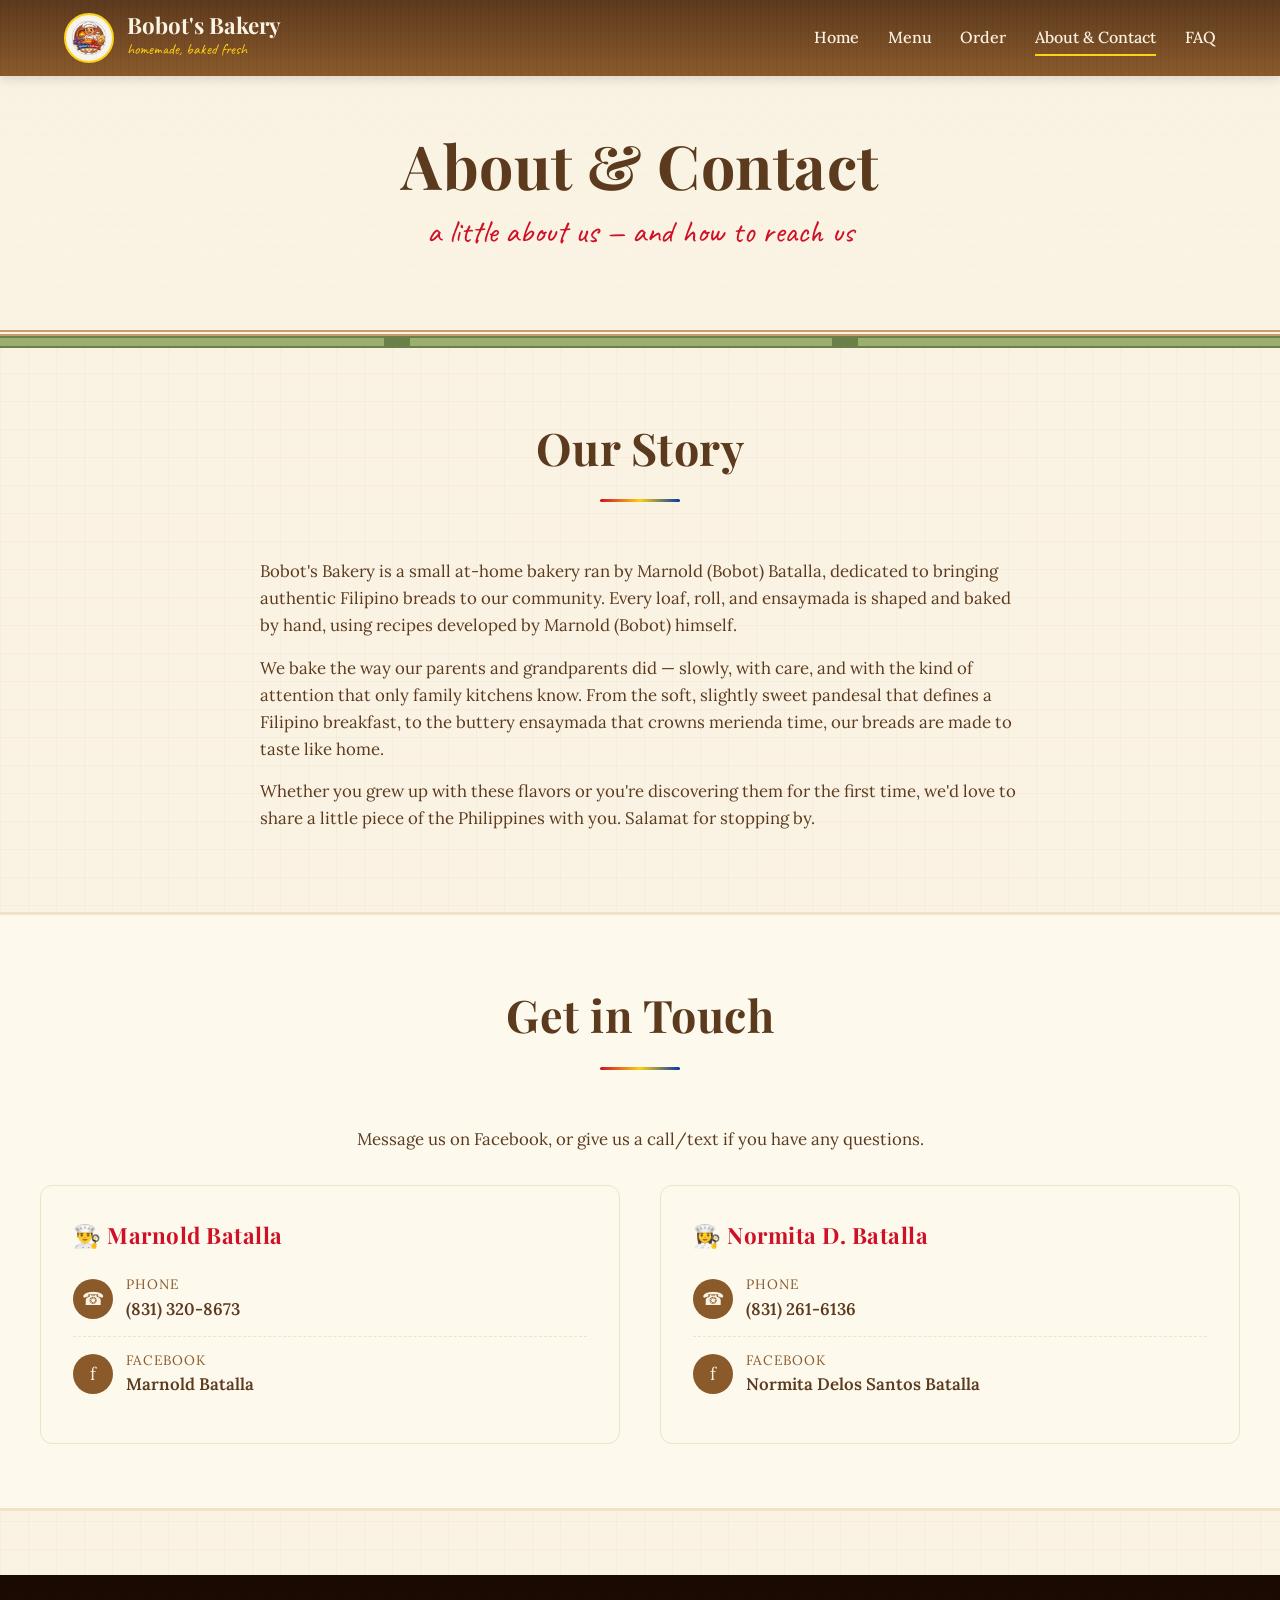
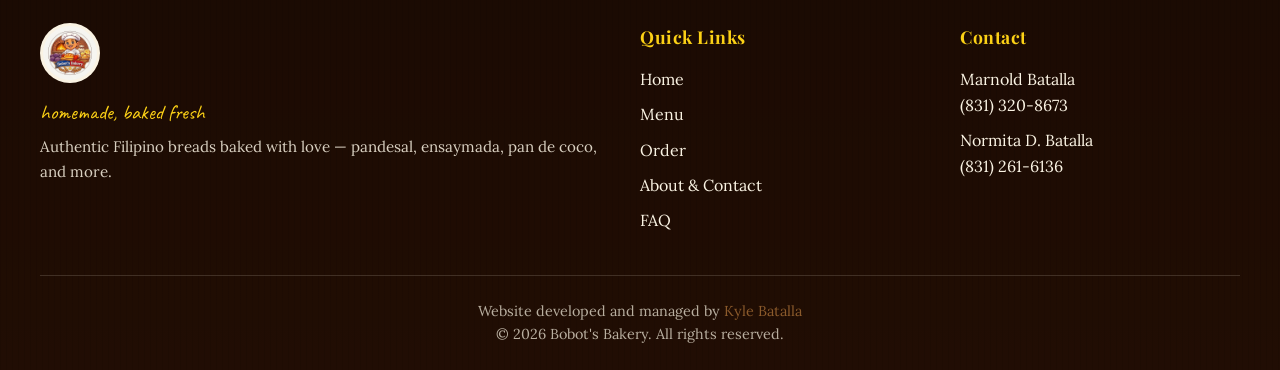
==== contact.html @ 87a07754 "init commit" ====
<!DOCTYPE html>
<html lang="en">
<head>
  <meta charset="UTF-8">
  <meta name="viewport" content="width=device-width, initial-scale=1.0">
  <title>About &amp; Contact — Bobot's Bakery</title>
  <meta name="description" content="Get in touch with Bobot's Bakery — message Marnold or Normita Batalla on Facebook or call to place your order.">
  <link rel="icon" type="image/png" href="images/logo.png">
  <link href="https://fonts.googleapis.com/css2?family=Playfair+Display:wght@400;700&family=Lora:wght@400;500;600&family=Caveat:wght@400;700&display=swap" rel="stylesheet">
  <link rel="stylesheet" href="styles.css">
</head>
<body>
  <header class="site-header">
    <div class="nav-container">
      <a href="index.html" class="brand">
        <img src="images/logo.png" alt="Bobot's Bakery logo">
        <div class="brand-text">
          <span class="brand-name">Bobot's Bakery</span>
          <span class="brand-sub">homemade, baked fresh</span>
        </div>
      </a>
      <button class="nav-toggle" aria-label="Toggle navigation">&#9776;</button>
      <ul class="nav-links">
        <li><a href="index.html">Home</a></li>
        <li><a href="menu.html">Menu</a></li>
        <li><a href="order.html">Order</a></li>
        <li><a href="contact.html" class="active">About &amp; Contact</a></li>
        <li><a href="faq.html">FAQ</a></li>
      </ul>
    </div>
  </header>

  <main>
    <section class="hero" style="padding: 3.5rem 1.5rem 3rem;">
      <div class="hero-inner">
        <h1>About &amp; Contact</h1>
        <p class="tagline">a little about us — and how to reach us</p>
      </div>
    </section>

    <div class="bamboo-divider"></div>

    <section>
      <div class="container">
        <h2 class="section-title">Our Story</h2>
        <div class="about-text" style="max-width:760px; margin:0 auto;">
          <p>
            Bobot's Bakery is a small at-home bakery ran by Marnold (Bobot) Batalla, dedicated to bringing authentic
            Filipino breads to our community. Every loaf, roll, and ensaymada is shaped
            and baked by hand, using recipes developed by Marnold (Bobot) himself.
          </p>
          <p>
            We bake the way our parents and grandparents did — slowly, with care,
            and with the kind of attention that only family kitchens know. From the
            soft, slightly sweet pandesal that defines a Filipino breakfast, to the
            buttery ensaymada that crowns merienda time, our breads are made to
            taste like home.
          </p>
          <p>
            Whether you grew up with these flavors or you're discovering them for
            the first time, we'd love to share a little piece of the Philippines
            with you. Salamat for stopping by.
          </p>
        </div>
      </div>
    </section>

    <section class="section-alt">
      <div class="container">
        <h2 class="section-title">Get in Touch</h2>
        <p style="text-align:center; margin-bottom:2rem; font-size:1.05rem;">
          Message us on Facebook, or give us a call/text if you have any questions.
        </p>

        <div class="contact-grid">

          <div class="contact-card">
            <h3>&#128104;&#8205;&#127859; Marnold Batalla</h3>

            <div class="contact-method">
              <div class="contact-icon">&#9742;</div>
              <div>
                <div class="contact-method-label">Phone</div>
                <a href="tel:+18313208673" class="contact-method-value">(831) 320-8673</a>
              </div>
            </div>

            <div class="contact-method">
              <div class="contact-icon">f</div>
              <div>
                <div class="contact-method-label">Facebook</div>
                <a href="https://www.facebook.com/" target="_blank" rel="noopener" class="contact-method-value">Marnold Batalla</a>
              </div>
            </div>
          </div>

          <div class="contact-card">
            <h3>&#128105;&#8205;&#127859; Normita D. Batalla</h3>

            <div class="contact-method">
              <div class="contact-icon">&#9742;</div>
              <div>
                <div class="contact-method-label">Phone</div>
                <a href="tel:+18312616136" class="contact-method-value">(831) 261-6136</a>
              </div>
            </div>

            <div class="contact-method">
              <div class="contact-icon">f</div>
              <div>
                <div class="contact-method-label">Facebook</div>
                <a href="https://www.facebook.com/" target="_blank" rel="noopener" class="contact-method-value">Normita Delos Santos Batalla</a>
              </div>
            </div>
          </div>

        </div>
      </div>
    </section>
  </main>

  <footer class="site-footer">
    <div class="footer-grid">
      <div class="footer-brand">
        <img src="images/logo.png" alt="Bobot's Bakery">
        <p style="font-family: var(--font-accent); font-size:1.3rem; color: var(--flag-yellow); margin-bottom:0.4rem;">homemade, baked fresh</p>
        <p style="font-size:0.95rem; opacity:0.85;">Authentic Filipino breads baked with love — pandesal, ensaymada, pan de coco, and more.</p>
      </div>
      <div>
        <h4>Quick Links</h4>
        <ul>
          <li><a href="index.html">Home</a></li>
          <li><a href="menu.html">Menu</a></li>
          <li><a href="order.html">Order</a></li>
          <li><a href="contact.html">About &amp; Contact</a></li>
          <li><a href="faq.html">FAQ</a></li>
        </ul>
      </div>
      <div>
        <h4>Contact</h4>
        <ul>
          <li>Marnold Batalla<br><a href="tel:+18313208673">(831) 320-8673</a></li>
          <li>Normita D. Batalla<br><a href="tel:+18312616136">(831) 261-6136</a></li>
        </ul>
      </div>
    </div>
    <div class="footer-bottom">
      Website developed and managed by <a href="https://kylejbatalla.github.io/Portfolio-Website/">Kyle Batalla</a><br>
      &copy; <span id="year">2026</span> Bobot's Bakery. All rights reserved.
    </div>
  </footer>

  <script src="config.js"></script>
  <script src="script.js"></script>
</body>
</html>
---- styles.css ----
/* ===========================================
   Bobot's Bakery — Warm Filipino Traditional
   Bahay Kubo / Wooden aesthetic
   =========================================== */

:root {
  /* Warm wood & bamboo palette */
  --cream: #faf3e3;
  --cream-light: #fdf9ed;
  --cream-dark: #f0e4c8;
  --wood-light: #c89b6c;
  --wood: #8b5a2b;
  --wood-dark: #5c3a1e;
  --bamboo: #9caf6e;
  --bamboo-dark: #6b8049;

  /* Filipino flag accents (from logo) */
  --flag-red: #ce1126;
  --flag-blue: #0038a8;
  --flag-yellow: #fcd116;

  /* Bread-inspired tones */
  --crust: #b87a3d;
  --ube: #6b4a8a;
  --pandan: #8fb86c;

  /* Type */
  --font-display: 'Playfair Display', 'Georgia', serif;
  --font-body: 'Lora', 'Georgia', serif;
  --font-accent: 'Caveat', 'Brush Script MT', cursive;

  /* Layout */
  --max-w: 1200px;
  --radius: 12px;
}

* { box-sizing: border-box; margin: 0; padding: 0; }

html { scroll-behavior: smooth; }

body {
  font-family: var(--font-body);
  color: var(--wood-dark);
  background-color: var(--cream);
  line-height: 1.6;
  /* Bahay kubo bamboo weave texture using SVG pattern */
  background-image:
    repeating-linear-gradient(0deg, rgba(139,90,43,0.04) 0px, rgba(139,90,43,0.04) 1px, transparent 1px, transparent 28px),
    repeating-linear-gradient(90deg, rgba(139,90,43,0.04) 0px, rgba(139,90,43,0.04) 1px, transparent 1px, transparent 28px);
}

img { max-width: 100%; display: block; }

a { color: var(--wood); text-decoration: none; transition: color 0.2s; }
a:hover { color: var(--flag-red); }

/* ===== TYPOGRAPHY ===== */
h1, h2, h3, h4 {
  font-family: var(--font-display);
  color: var(--wood-dark);
  font-weight: 700;
  letter-spacing: 0.5px;
}

h1 { font-size: clamp(2.2rem, 5vw, 3.8rem); line-height: 1.1; }
h2 { font-size: clamp(1.8rem, 4vw, 2.8rem); margin-bottom: 1rem; }
h3 { font-size: 1.4rem; margin-bottom: 0.5rem; }

.tagline {
  font-family: var(--font-accent);
  font-size: 1.6rem;
  color: var(--flag-red);
  font-weight: 400;
}

.section-title {
  text-align: center;
  position: relative;
  padding-bottom: 1rem;
  margin-bottom: 2.5rem;
}

.section-title::after {
  content: '';
  display: block;
  width: 80px;
  height: 3px;
  background: linear-gradient(to right, var(--flag-red), var(--flag-yellow), var(--flag-blue));
  margin: 1rem auto 0;
  border-radius: 2px;
}

/* ===== HEADER / NAV ===== */
.site-header {
  background: linear-gradient(180deg, #5c3a1e 0%, #8b5a2b 100%);
  color: var(--cream);
  position: sticky;
  top: 0;
  z-index: 100;
  box-shadow: 0 2px 12px rgba(0,0,0,0.15);
  /* Wood grain effect */
  background-image:
    linear-gradient(180deg, #5c3a1e 0%, #8b5a2b 100%),
    repeating-linear-gradient(90deg, rgba(0,0,0,0.05) 0px, rgba(0,0,0,0.05) 1px, transparent 1px, transparent 8px);
  background-blend-mode: multiply;
}

.nav-container {
  max-width: var(--max-w);
  margin: 0 auto;
  padding: 0.8rem 1.5rem;
  display: flex;
  align-items: center;
  justify-content: space-between;
}

.brand {
  display: flex;
  align-items: center;
  gap: 0.8rem;
}

.brand img {
  width: 50px;
  height: 50px;
  border-radius: 50%;
  background: var(--cream);
  padding: 2px;
  border: 2px solid var(--flag-yellow);
}

.brand-text { display: flex; flex-direction: column; }
.brand-name {
  font-family: var(--font-display);
  font-size: 1.4rem;
  color: var(--cream);
  font-weight: 700;
  line-height: 1;
}
.brand-sub {
  font-family: var(--font-accent);
  font-size: 0.95rem;
  color: var(--flag-yellow);
}

.nav-links {
  list-style: none;
  display: flex;
  gap: 1.8rem;
  align-items: center;
}

.nav-links a {
  color: var(--cream);
  font-weight: 500;
  font-size: 1rem;
  position: relative;
  padding: 0.3rem 0;
}

.nav-links a:hover { color: var(--flag-yellow); }

.nav-links a.active::after,
.nav-links a:hover::after {
  content: '';
  position: absolute;
  left: 0; right: 0; bottom: -4px;
  height: 2px;
  background: var(--flag-yellow);
}

.nav-toggle {
  display: none;
  background: none;
  border: none;
  color: var(--cream);
  font-size: 1.8rem;
  cursor: pointer;
}

/* ===== HERO ===== */
.hero {
  position: relative;
  padding: 5rem 1.5rem 6rem;
  text-align: center;
  background:
    linear-gradient(rgba(250,243,227,0.85), rgba(250,243,227,0.95)),
    repeating-linear-gradient(45deg, rgba(139,90,43,0.06) 0px, rgba(139,90,43,0.06) 2px, transparent 2px, transparent 12px);
  border-bottom: 6px double var(--wood-light);
}

.hero-inner {
  max-width: 800px;
  margin: 0 auto;
}

.hero img.hero-logo {
  width: 200px;
  height: 200px;
  margin: 0 auto 1.5rem;
  border-radius: 50%;
  background: var(--cream-light);
  padding: 8px;
  border: 4px solid var(--wood);
  box-shadow: 0 8px 24px rgba(92,58,30,0.25);
}

.hero h1 {
  color: var(--wood-dark);
  margin-bottom: 0.5rem;
}

.hero .tagline {
  font-size: 2rem;
  margin-bottom: 1.5rem;
}

.hero p.lead {
  font-size: 1.15rem;
  color: var(--wood);
  margin-bottom: 2rem;
  max-width: 600px;
  margin-left: auto;
  margin-right: auto;
}

/* ===== BUTTONS ===== */
.btn {
  display: inline-block;
  padding: 0.85rem 2rem;
  font-family: var(--font-body);
  font-size: 1.05rem;
  font-weight: 600;
  border-radius: var(--radius);
  cursor: pointer;
  transition: all 0.25s ease;
  border: none;
  text-align: center;
  letter-spacing: 0.5px;
}

.btn-primary {
  background: var(--flag-red);
  color: var(--cream);
  box-shadow: 0 4px 12px rgba(206,17,38,0.3);
}
.btn-primary:hover {
  background: #a00d1e;
  color: var(--cream);
  transform: translateY(-2px);
  box-shadow: 0 6px 16px rgba(206,17,38,0.4);
}

.btn-secondary {
  background: var(--cream);
  color: var(--wood-dark);
  border: 2px solid var(--wood);
}
.btn-secondary:hover {
  background: var(--wood);
  color: var(--cream);
  transform: translateY(-2px);
}

.btn-row {
  display: flex;
  gap: 1rem;
  justify-content: center;
  flex-wrap: wrap;
}

/* ===== SECTIONS ===== */
section {
  padding: 4rem 1.5rem;
}

.container {
  max-width: var(--max-w);
  margin: 0 auto;
}

.section-alt {
  background: var(--cream-light);
  border-top: 3px solid var(--cream-dark);
  border-bottom: 3px solid var(--cream-dark);
}

/* ===== FEATURED CARDS (Home) ===== */
.featured-grid {
  display: grid;
  grid-template-columns: repeat(auto-fit, minmax(260px, 1fr));
  gap: 2rem;
  margin-top: 2rem;
}

.feature-card {
  background: var(--cream-light);
  border: 1px solid var(--cream-dark);
  border-radius: var(--radius);
  padding: 2rem 1.5rem;
  text-align: center;
  transition: transform 0.25s, box-shadow 0.25s;
  position: relative;
  overflow: hidden;
}

.feature-card::before {
  content: '';
  position: absolute;
  top: 0; left: 0; right: 0;
  height: 4px;
  background: linear-gradient(to right, var(--flag-red), var(--flag-yellow), var(--flag-blue));
}

.feature-card:hover {
  transform: translateY(-4px);
  box-shadow: 0 10px 25px rgba(92,58,30,0.15);
}

.feature-icon {
  font-size: 2.5rem;
  margin-bottom: 1rem;
}

/* ===== MENU GRID ===== */
.menu-categories {
  display: flex;
  justify-content: center;
  gap: 0.5rem;
  margin-bottom: 2rem;
  flex-wrap: wrap;
}

.menu-grid {
  display: grid;
  grid-template-columns: repeat(auto-fill, minmax(280px, 1fr));
  gap: 2rem;
}

.menu-item {
  background: var(--cream-light);
  border-radius: var(--radius);
  overflow: hidden;
  border: 1px solid var(--cream-dark);
  box-shadow: 0 2px 8px rgba(92,58,30,0.08);
  transition: transform 0.25s, box-shadow 0.25s;
  display: flex;
  flex-direction: column;
}

.menu-item:hover {
  transform: translateY(-4px);
  box-shadow: 0 8px 20px rgba(92,58,30,0.15);
}

.menu-item-img {
  width: 100%;
  height: 220px;
  background: var(--cream-dark);
  display: flex;
  align-items: center;
  justify-content: center;
  position: relative;
  overflow: hidden;
}

.menu-item-img svg {
  width: 100%;
  height: 100%;
}

.menu-item-img .placeholder-label {
  position: absolute;
  bottom: 0.5rem;
  right: 0.5rem;
  background: rgba(255,255,255,0.85);
  font-size: 0.7rem;
  padding: 0.15rem 0.5rem;
  border-radius: 4px;
  color: var(--wood-dark);
  font-style: italic;
}

.menu-item-body {
  padding: 1.2rem 1.4rem 1.5rem;
  flex: 1;
  display: flex;
  flex-direction: column;
}

.menu-item h3 {
  font-size: 1.3rem;
  margin-bottom: 0.4rem;
}

.menu-item-desc {
  color: var(--wood);
  font-size: 0.95rem;
  margin-bottom: 1rem;
  flex: 1;
}

.menu-item-price {
  display: flex;
  justify-content: space-between;
  align-items: center;
  padding-top: 0.8rem;
  border-top: 1px dashed var(--cream-dark);
}

.price-amount {
  font-family: var(--font-display);
  font-size: 1.3rem;
  color: var(--flag-red);
  font-weight: 700;
}

.price-unit {
  font-size: 0.85rem;
  color: var(--wood);
  font-style: italic;
}

/* ===== ORDER PAGE ===== */
.order-wrapper {
  max-width: 800px;
  margin: 0 auto;
}

.coming-soon-banner {
  background: linear-gradient(135deg, var(--flag-yellow) 0%, #f4b942 100%);
  color: var(--wood-dark);
  padding: 1.2rem 1.5rem;
  border-radius: var(--radius);
  margin-bottom: 2rem;
  border: 2px dashed var(--wood);
  text-align: center;
}

.coming-soon-banner strong {
  font-family: var(--font-display);
  font-size: 1.2rem;
  display: block;
  margin-bottom: 0.3rem;
}

.order-form {
  background: var(--cream-light);
  padding: 2.5rem;
  border-radius: var(--radius);
  border: 1px solid var(--cream-dark);
  box-shadow: 0 4px 16px rgba(92,58,30,0.1);
  position: relative;
}

.form-group {
  margin-bottom: 1.5rem;
}

.form-group label {
  display: block;
  margin-bottom: 0.4rem;
  font-weight: 600;
  color: var(--wood-dark);
}

.form-group input,
.form-group textarea,
.form-group select {
  width: 100%;
  padding: 0.7rem 0.9rem;
  border: 1px solid var(--cream-dark);
  border-radius: 8px;
  font-family: var(--font-body);
  font-size: 1rem;
  background: var(--cream);
  color: var(--wood-dark);
  transition: border-color 0.2s, box-shadow 0.2s;
}

.form-group input:focus,
.form-group textarea:focus,
.form-group select:focus {
  outline: none;
  border-color: var(--wood);
  box-shadow: 0 0 0 3px rgba(139,90,43,0.15);
}

.form-row {
  display: grid;
  grid-template-columns: 1fr 1fr;
  gap: 1rem;
}

.order-items-table {
  width: 100%;
  border-collapse: collapse;
  margin-bottom: 1rem;
}

.order-items-table th {
  text-align: left;
  padding: 0.6rem 0.5rem;
  border-bottom: 2px solid var(--wood);
  color: var(--wood-dark);
  font-family: var(--font-display);
}

.order-items-table td {
  padding: 0.6rem 0.5rem;
  border-bottom: 1px solid var(--cream-dark);
}

.order-items-table input[type="number"] {
  width: 70px;
  padding: 0.4rem;
  border: 1px solid var(--cream-dark);
  border-radius: 6px;
  background: var(--cream);
}

.disabled-overlay {
  position: relative;
}

.disabled-overlay::after {
  content: 'Online ordering coming soon';
  position: absolute;
  bottom: -2.5rem;
  left: 0; right: 0;
  text-align: center;
  font-style: italic;
  color: var(--wood);
  font-size: 0.9rem;
}

/* ===== CONTACT PAGE ===== */
.contact-grid {
  display: grid;
  grid-template-columns: 1fr 1fr;
  gap: 2.5rem;
  margin-top: 2rem;
}

.contact-card {
  background: var(--cream-light);
  padding: 2rem;
  border-radius: var(--radius);
  border: 1px solid var(--cream-dark);
}

.contact-card h3 {
  display: flex;
  align-items: center;
  gap: 0.6rem;
  color: var(--flag-red);
}

.contact-method {
  display: flex;
  align-items: center;
  gap: 0.8rem;
  padding: 0.8rem 0;
  border-bottom: 1px dashed var(--cream-dark);
}

.contact-method:last-child { border-bottom: none; }

.contact-icon {
  width: 40px;
  height: 40px;
  background: var(--wood);
  color: var(--cream);
  border-radius: 50%;
  display: flex;
  align-items: center;
  justify-content: center;
  flex-shrink: 0;
  font-size: 1.1rem;
}

.contact-method-label {
  font-size: 0.85rem;
  color: var(--wood);
  text-transform: uppercase;
  letter-spacing: 1px;
}

.contact-method-value {
  font-size: 1.05rem;
  font-weight: 600;
  color: var(--wood-dark);
}

.about-text p {
  margin-bottom: 1rem;
  font-size: 1.05rem;
  color: var(--wood-dark);
}

/* ===== FOOTER ===== */
.site-footer {
  background: var(--wood-dark);
  color: var(--cream);
  padding: 3rem 1.5rem 1.5rem;
  margin-top: 4rem;
  /* Wooden plank texture */
  background-image:
    linear-gradient(180deg, #4a2e18 0%, #5c3a1e 100%),
    repeating-linear-gradient(90deg, rgba(0,0,0,0.08) 0px, rgba(0,0,0,0.08) 1px, transparent 1px, transparent 6px);
  background-blend-mode: multiply;
}

.footer-grid {
  max-width: var(--max-w);
  margin: 0 auto;
  display: grid;
  grid-template-columns: 2fr 1fr 1fr;
  gap: 2.5rem;
  margin-bottom: 2rem;
}

.footer-brand img {
  width: 60px;
  height: 60px;
  border-radius: 50%;
  background: var(--cream);
  padding: 3px;
  margin-bottom: 0.8rem;
}

.footer-grid h4 {
  color: var(--flag-yellow);
  font-size: 1.1rem;
  margin-bottom: 1rem;
  font-family: var(--font-display);
}

.footer-grid ul { list-style: none; }
.footer-grid li { margin-bottom: 0.6rem; }
.footer-grid a { color: var(--cream); }
.footer-grid a:hover { color: var(--flag-yellow); }

.footer-bottom {
  max-width: var(--max-w);
  margin: 0 auto;
  padding-top: 1.5rem;
  border-top: 1px solid rgba(250,243,227,0.15);
  text-align: center;
  font-size: 0.9rem;
  color: rgba(250,243,227,0.7);
}

/* ===== DECORATIVE BAHAY KUBO ELEMENTS ===== */
.bamboo-divider {
  height: 12px;
  background:
    linear-gradient(90deg,
      var(--bamboo) 0%, var(--bamboo) 30%,
      var(--bamboo-dark) 30%, var(--bamboo-dark) 32%,
      var(--bamboo) 32%, var(--bamboo) 65%,
      var(--bamboo-dark) 65%, var(--bamboo-dark) 67%,
      var(--bamboo) 67%
    );
  border-top: 2px solid var(--bamboo-dark);
  border-bottom: 2px solid var(--bamboo-dark);
  margin: 0;
}

/* ===== RESPONSIVE ===== */
@media (max-width: 768px) {
  .nav-toggle { display: block; }

  .nav-links {
    display: none;
    position: absolute;
    top: 100%;
    left: 0; right: 0;
    background: var(--wood-dark);
    flex-direction: column;
    padding: 1rem 1.5rem;
    gap: 1rem;
    border-top: 2px solid var(--flag-yellow);
  }

  .nav-links.open { display: flex; }

  .hero { padding: 3rem 1.5rem 4rem; }
  .hero img.hero-logo { width: 140px; height: 140px; }

  section { padding: 3rem 1.2rem; }

  .form-row { grid-template-columns: 1fr; }
  .contact-grid { grid-template-columns: 1fr; gap: 1.5rem; }
  .footer-grid { grid-template-columns: 1fr; gap: 1.5rem; text-align: center; }

  .order-form { padding: 1.5rem; }
  .order-items-table { font-size: 0.9rem; }

  .brand-name { font-size: 1.15rem; }
  .brand-sub { font-size: 0.85rem; }
}

@media (max-width: 480px) {
  .menu-item-img { height: 180px; }
  .menu-grid { grid-template-columns: 1fr; }
}

/* ===== PAYMENT OPTIONS (order page) ===== */
.payment-options {
  display: grid;
  grid-template-columns: repeat(3, 1fr);
  gap: 1rem;
  margin-top: 0.5rem;
}

.payment-option {
  position: relative;
  cursor: pointer;
}

.payment-option input[type="radio"] {
  position: absolute;
  opacity: 0;
  width: 0;
  height: 0;
  pointer-events: none;
}

.payment-label {
  display: flex;
  flex-direction: column;
  align-items: center;
  justify-content: center;
  gap: 0.4rem;
  padding: 1rem 0.6rem;
  background: var(--cream);
  border: 2px solid var(--cream-dark);
  border-radius: var(--radius);
  transition: all 0.2s ease;
  text-align: center;
}

.payment-option:hover .payment-label {
  border-color: var(--wood-light);
  background: var(--cream-light);
}

.payment-option input[type="radio"]:checked + .payment-label {
  border-color: var(--flag-red);
  background: #fff7f7;
  box-shadow: 0 4px 12px rgba(206, 17, 38, 0.15);
}

.payment-option input[type="radio"]:focus-visible + .payment-label {
  outline: 3px solid rgba(252, 209, 22, 0.6);
  outline-offset: 2px;
}

.payment-icon {
  font-size: 1.8rem;
  line-height: 1;
}

.payment-name {
  font-family: var(--font-display);
  font-weight: 700;
  color: var(--wood-dark);
  font-size: 1rem;
}

@media (max-width: 480px) {
  .payment-options { grid-template-columns: 1fr; }
}

/* Error state: applied to fieldset when submitted with no selection */
.payment-options.error .payment-label {
  border-color: var(--flag-red);
  background: #fff7f7;
  box-shadow: 0 0 0 3px rgba(206, 17, 38, 0.12);
}

.payment-options.shake {
  animation: payment-shake 0.45s cubic-bezier(0.36, 0.07, 0.19, 0.97) both;
}

@keyframes payment-shake {
  0%, 100% { transform: translateX(0); }
  15%      { transform: translateX(-8px); }
  30%      { transform: translateX(8px); }
  45%      { transform: translateX(-6px); }
  60%      { transform: translateX(6px); }
  75%      { transform: translateX(-3px); }
  90%      { transform: translateX(3px); }
}

.payment-error-msg {
  display: none;
  color: var(--flag-red);
  font-weight: 600;
  font-size: 0.95rem;
  margin: 0.7rem 0 0;
  padding: 0.6rem 0.9rem;
  background: #fde2e2;
  border-radius: 8px;
  border-left: 4px solid var(--flag-red);
}

.payment-error-msg.show { display: block; }

@media (prefers-reduced-motion: reduce) {
  .payment-options.shake { animation: none; }
}

/* ===== FAQ PAGE ===== */
.faq-list {
  max-width: 820px;
  margin: 0 auto;
  display: flex;
  flex-direction: column;
  gap: 1.5rem;
}

.faq-item {
  background: var(--cream-light);
  border: 1px solid var(--cream-dark);
  border-radius: var(--radius);
  padding: 1.6rem 1.8rem;
  position: relative;
  overflow: hidden;
  box-shadow: 0 2px 8px rgba(92, 58, 30, 0.06);
  transition: box-shadow 0.3s, transform 0.3s;
}

.faq-item::before {
  content: '';
  position: absolute;
  top: 0; left: 0; bottom: 0;
  width: 5px;
  background: linear-gradient(to bottom, var(--flag-red), var(--flag-yellow), var(--flag-blue));
}

.faq-item:hover {
  box-shadow: 0 6px 18px rgba(92, 58, 30, 0.12);
  transform: translateY(-2px);
}

.faq-question {
  display: flex;
  align-items: flex-start;
  gap: 0.8rem;
  font-family: var(--font-display);
  font-size: 1.25rem;
  font-weight: 700;
  color: var(--wood-dark);
  line-height: 1.35;
  margin-bottom: 0;
}

.faq-question .q-mark {
  color: var(--flag-red);
  font-weight: 700;
  font-size: 1.4rem;
  flex-shrink: 0;
  margin-top: -0.1rem;
}

.faq-answer {
  display: flex;
  align-items: flex-start;
  gap: 0.8rem;
  margin-top: 0;
  font-size: 1.05rem;
  color: var(--wood);
  line-height: 1.6;
  /* hidden state */
  opacity: 0;
  max-height: 0;
  transform: translateY(20px);
  overflow: hidden;
  transition:
    opacity 0.6s ease 0.15s,
    transform 0.6s cubic-bezier(0.2, 0.8, 0.2, 1) 0.15s,
    max-height 0.7s ease,
    margin-top 0.4s ease;
}

.faq-answer .a-mark {
  color: var(--bamboo-dark);
  font-family: var(--font-display);
  font-weight: 700;
  font-size: 1.15rem;
  flex-shrink: 0;
  margin-top: 0.1rem;
}

/* Revealed state — IntersectionObserver adds .visible */
.faq-item.visible .faq-answer {
  opacity: 1;
  transform: translateY(0);
  max-height: 600px;
  margin-top: 0.9rem;
}

/* If visitor prefers reduced motion or has JS disabled, show answers immediately */
@media (prefers-reduced-motion: reduce) {
  .faq-answer {
    opacity: 1;
    transform: none;
    max-height: 600px;
    margin-top: 0.9rem;
    transition: none;
  }
}

.no-js .faq-answer {
  opacity: 1;
  transform: none;
  max-height: 600px;
  margin-top: 0.9rem;
}

/* FAQ intro / footer */
.faq-intro {
  text-align: center;
  max-width: 640px;
  margin: 0 auto 2.5rem;
  font-size: 1.05rem;
  color: var(--wood);
}

.faq-still-have-questions {
  text-align: center;
  margin-top: 3rem;
  padding: 2rem;
  background: var(--cream-light);
  border-radius: var(--radius);
  border: 2px dashed var(--wood-light);
  max-width: 700px;
  margin-left: auto;
  margin-right: auto;
}
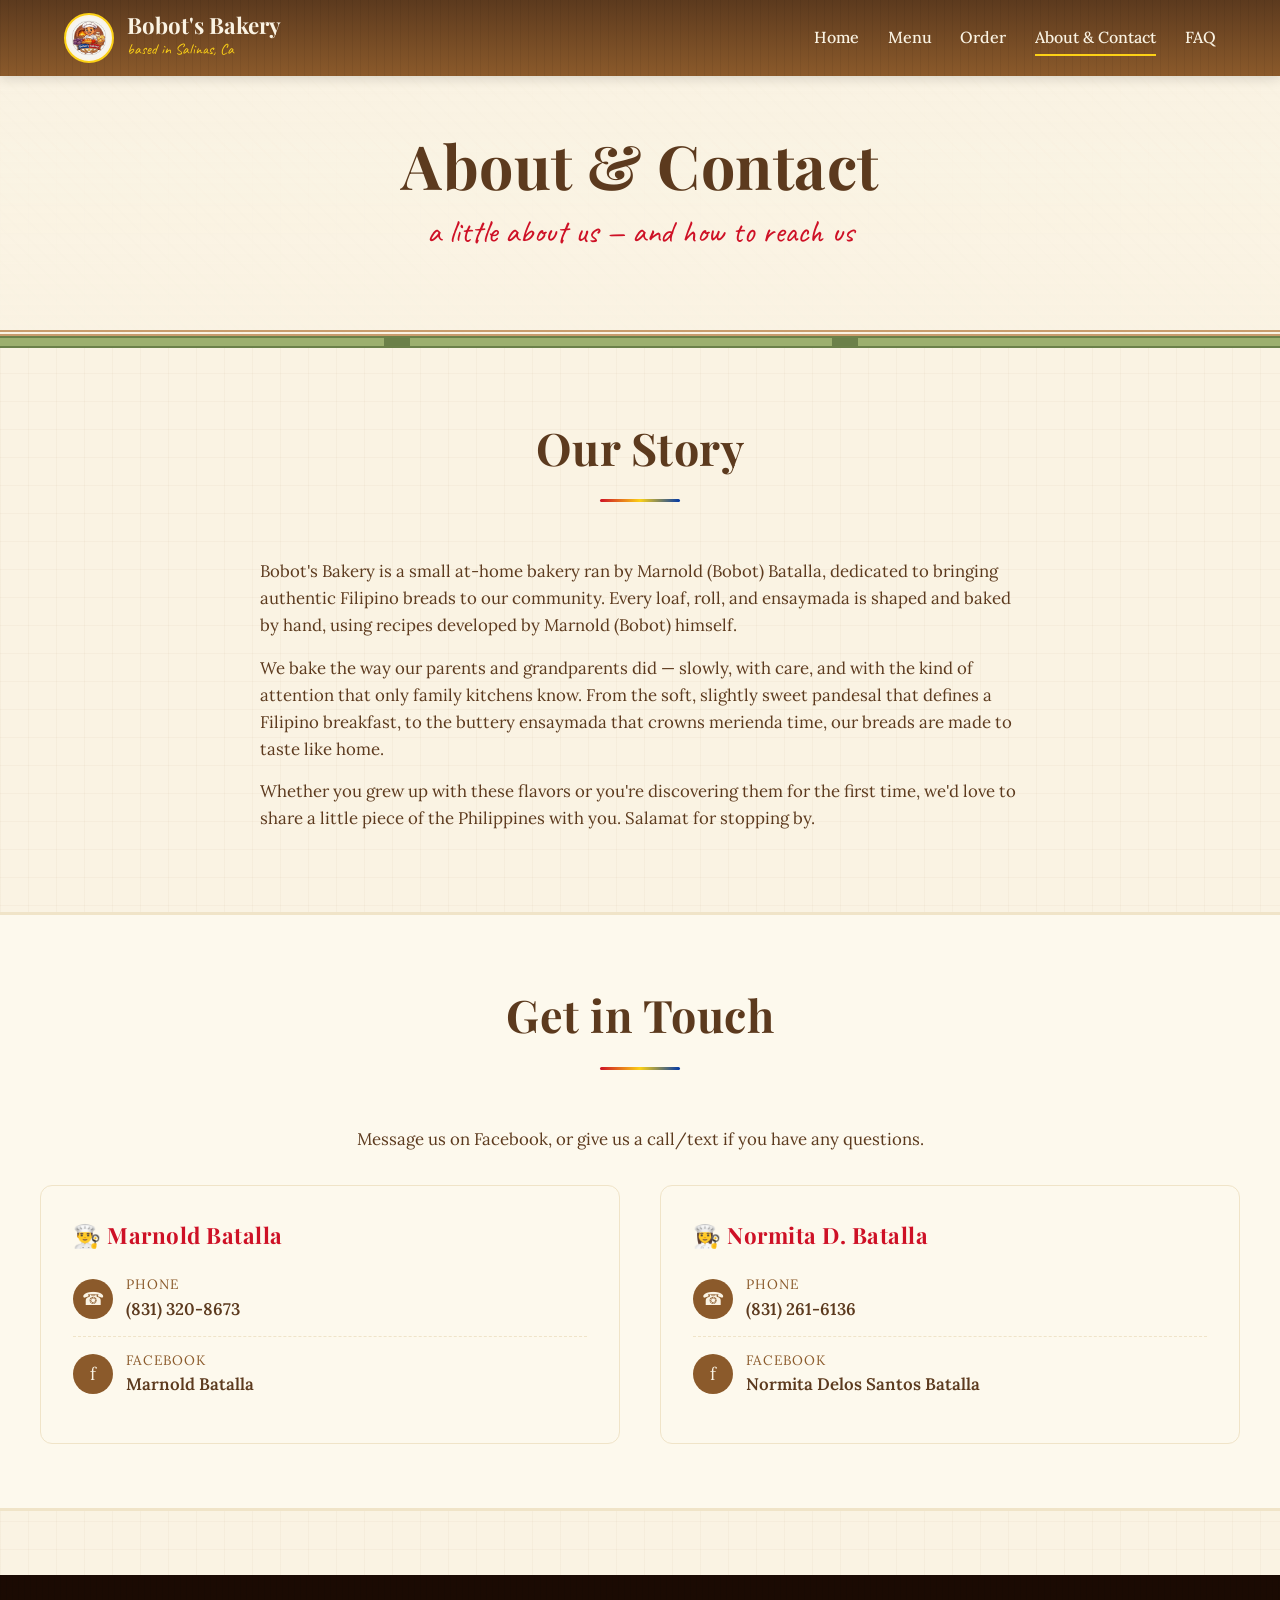
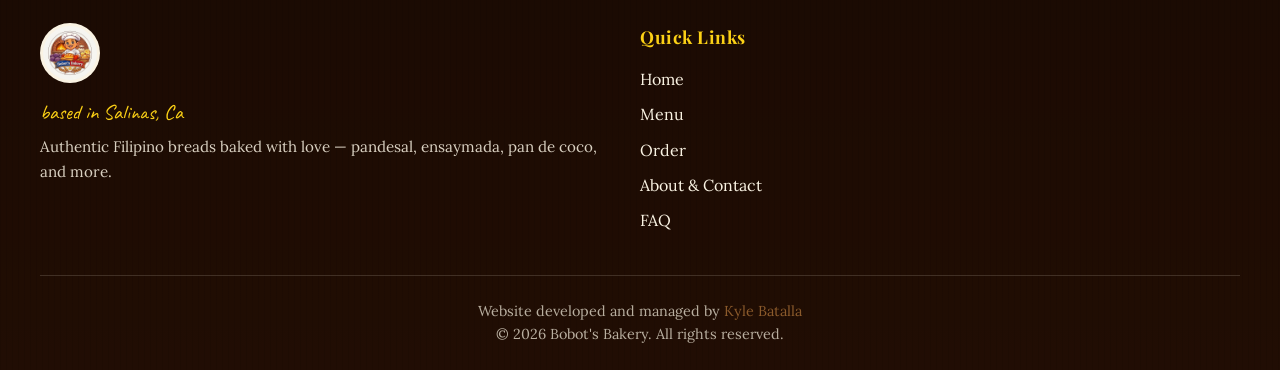
==== commit fa3e80d9: "Update contact.html" ====
--- a/contact.html
+++ b/contact.html
@@ -16,7 +16,7 @@
         <img src="images/logo.png" alt="Bobot's Bakery logo">
         <div class="brand-text">
           <span class="brand-name">Bobot's Bakery</span>
-          <span class="brand-sub">homemade, baked fresh</span>
+          <span class="brand-sub">based in Salinas, Ca</span>
         </div>
       </a>
       <button class="nav-toggle" aria-label="Toggle navigation">&#9776;</button>
@@ -123,7 +123,7 @@
     <div class="footer-grid">
       <div class="footer-brand">
         <img src="images/logo.png" alt="Bobot's Bakery">
-        <p style="font-family: var(--font-accent); font-size:1.3rem; color: var(--flag-yellow); margin-bottom:0.4rem;">homemade, baked fresh</p>
+        <p style="font-family: var(--font-accent); font-size:1.3rem; color: var(--flag-yellow); margin-bottom:0.4rem;">based in Salinas, Ca</p>
         <p style="font-size:0.95rem; opacity:0.85;">Authentic Filipino breads baked with love — pandesal, ensaymada, pan de coco, and more.</p>
       </div>
       <div>
@@ -136,13 +136,7 @@
           <li><a href="faq.html">FAQ</a></li>
         </ul>
       </div>
-      <div>
-        <h4>Contact</h4>
-        <ul>
-          <li>Marnold Batalla<br><a href="tel:+18313208673">(831) 320-8673</a></li>
-          <li>Normita D. Batalla<br><a href="tel:+18312616136">(831) 261-6136</a></li>
-        </ul>
-      </div>
+
     </div>
     <div class="footer-bottom">
       Website developed and managed by <a href="https://kylejbatalla.github.io/Portfolio-Website/">Kyle Batalla</a><br>
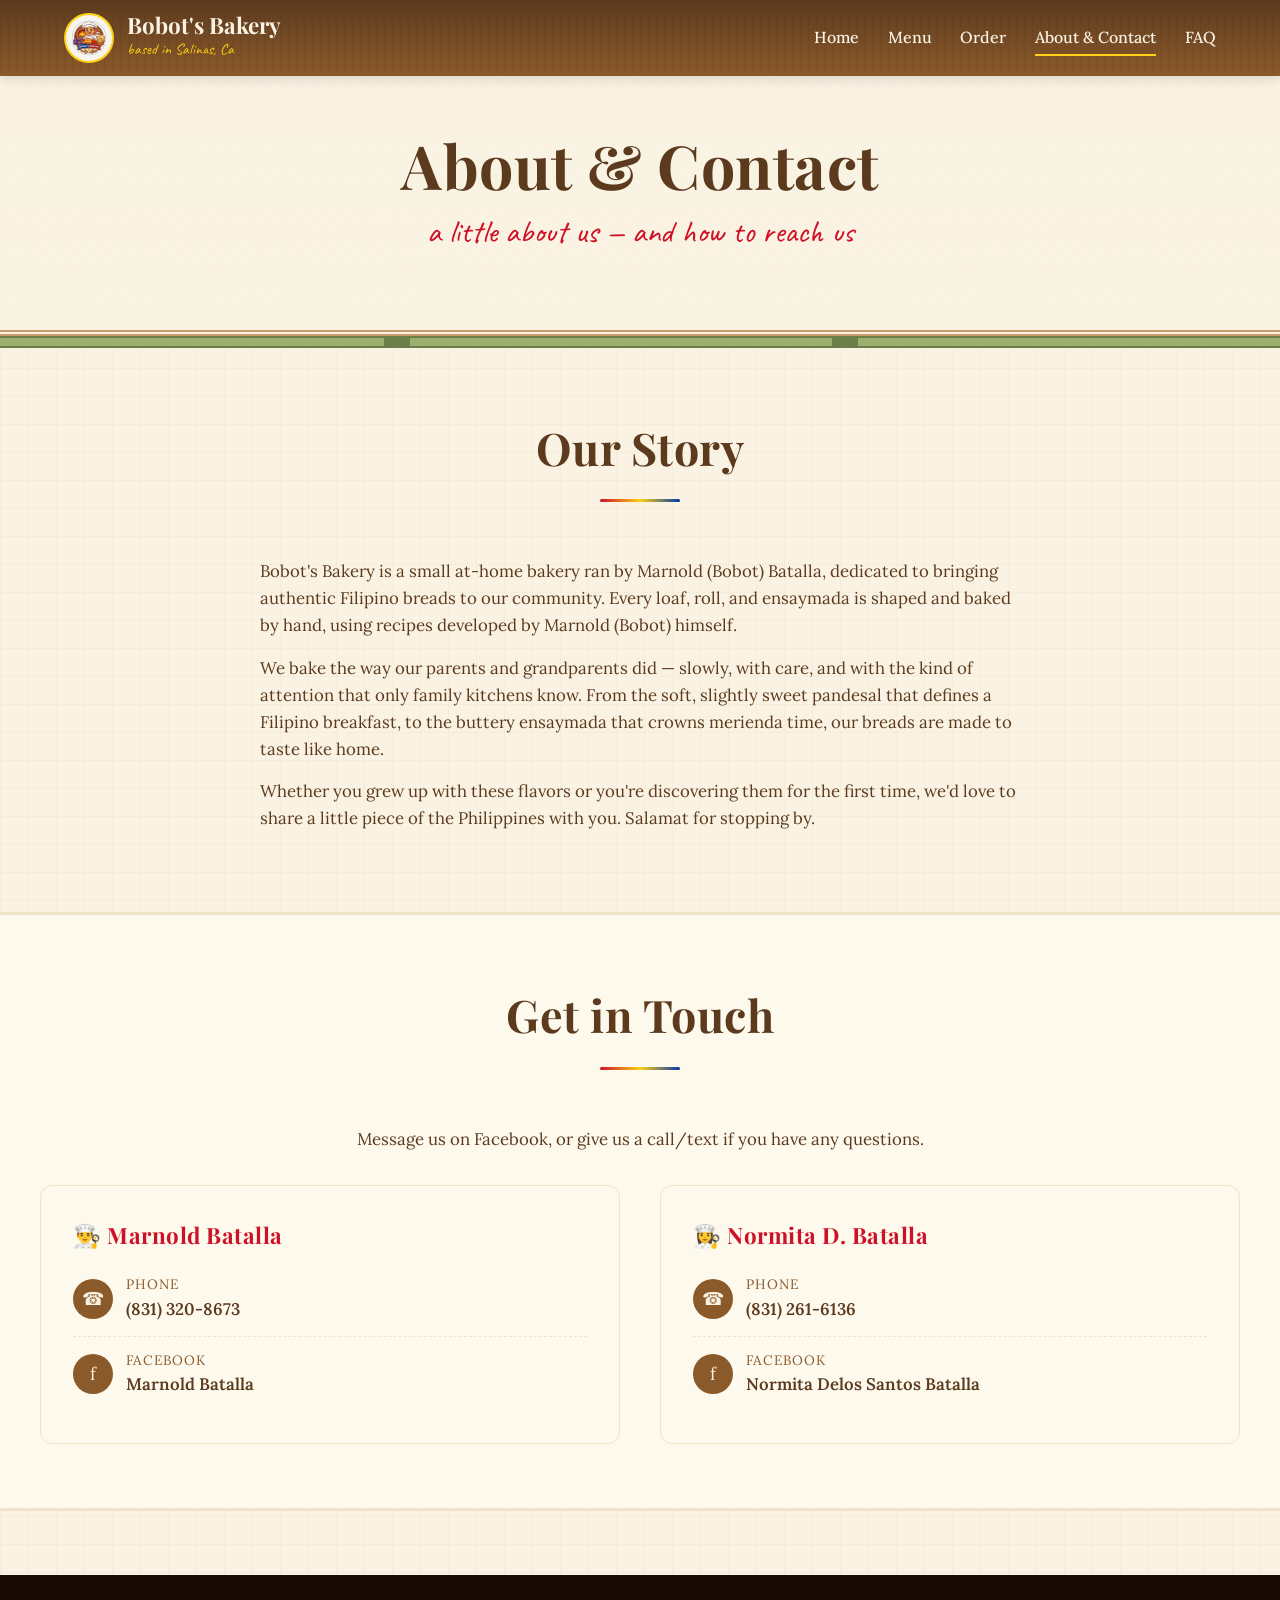
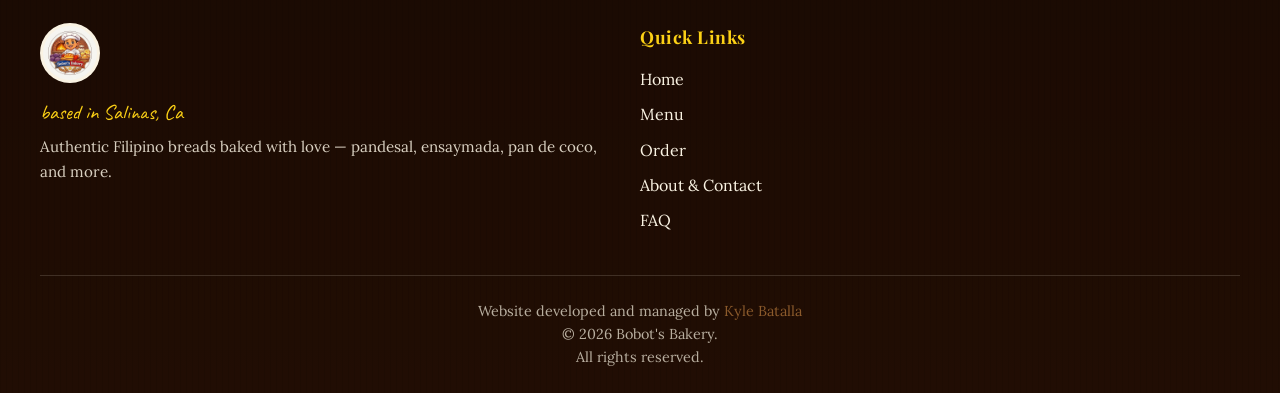
==== commit 91381d07: "update footer" ====
--- a/contact.html
+++ b/contact.html
@@ -140,7 +140,7 @@
     </div>
     <div class="footer-bottom">
       Website developed and managed by <a href="https://kylejbatalla.github.io/Portfolio-Website/">Kyle Batalla</a><br>
-      &copy; <span id="year">2026</span> Bobot's Bakery. All rights reserved.
+      &copy; <span id="year">2026</span> Bobot's Bakery.<br>All rights reserved.
     </div>
   </footer>
 
--- a/styles.css
+++ b/styles.css
@@ -1,8 +1,3 @@
-/* ===========================================
-   Bobot's Bakery — Warm Filipino Traditional
-   Bahay Kubo / Wooden aesthetic
-   =========================================== */
-
 :root {
   /* Warm wood & bamboo palette */
   --cream: #faf3e3;
@@ -224,6 +219,35 @@
   margin-right: auto;
 }
 
+/* Home page hero: ube pandesal photo background */
+.hero.hero-home {
+  background:
+    linear-gradient(rgba(40, 20, 50, 0.65), rgba(40, 20, 50, 0.75)),
+    url("images/ubepancheese.png") center / cover no-repeat;
+}
+
+.hero.hero-home .hero-inner {
+  position: relative;
+  z-index: 1;
+  text-shadow: 0 2px 12px rgba(0, 0, 0, 0.6);
+}
+
+.hero.hero-home img.hero-logo {
+  box-shadow: 0 8px 24px rgba(0, 0, 0, 0.5);
+}
+
+.hero.hero-home h1 {
+  color: var(--cream-light);
+}
+
+.hero.hero-home .tagline {
+  color: var(--cream);
+}
+
+.hero.hero-home p.lead {
+  color: var(--cream-light);
+}
+
 /* ===== BUTTONS ===== */
 .btn {
   display: inline-block;
@@ -484,6 +508,77 @@
   outline: none;
   border-color: var(--wood);
   box-shadow: 0 0 0 3px rgba(139,90,43,0.15);
+}
+
+/* Date inputs: iOS Safari hides the native calendar icon and ignores some
+   sizing rules. Reset its appearance so it matches other inputs, and draw
+   our own calendar icon via background SVG. */
+.form-group input[type="date"] {
+  -webkit-appearance: none;
+  appearance: none;
+  position: relative; /* positioning context for the picker-indicator overlay */
+  min-height: calc(1rem * 1.6 + 0.7rem * 2 + 2px); /* match text-input height */
+  padding-right: 2.4rem; /* room for the icon */
+  background-image: url("data:image/svg+xml;utf8,<svg xmlns='http://www.w3.org/2000/svg' viewBox='0 0 24 24' fill='none' stroke='%238b5a2b' stroke-width='2' stroke-linecap='round' stroke-linejoin='round'><rect x='3' y='4' width='18' height='18' rx='2' ry='2'/><line x1='16' y1='2' x2='16' y2='6'/><line x1='8' y1='2' x2='8' y2='6'/><line x1='3' y1='10' x2='21' y2='10'/></svg>");
+  background-repeat: no-repeat;
+  background-position: right 0.85rem center;
+  background-size: 1.1rem 1.1rem;
+}
+
+/* Hide the desktop-Chrome native indicator since we now draw our own,
+   so the icon doesn't appear twice on Chrome. We stretch the invisible
+   indicator over the entire input so clicking anywhere in the field
+   opens the date picker (Chromium only fires the picker via this element,
+   not via clicks on the input's text area). */
+.form-group input[type="date"]::-webkit-calendar-picker-indicator {
+  opacity: 0;
+  position: absolute;
+  inset: 0;
+  width: auto;
+  height: auto;
+  cursor: pointer;
+}
+
+/* Firefox-only: Gecko ignores ::-webkit-calendar-picker-indicator and has
+   no equivalent pseudo-element, so the native icon can't be hidden.
+   Drop our custom SVG on Firefox and let the native indicator show. */
+@-moz-document url-prefix() {
+  .form-group input[type="date"] {
+    background-image: none;
+    padding-right: 0.9rem;
+  }
+}
+
+/* Indeterminate progress bar shown while an order is being sent.
+   A red/yellow Philippine-flag-themed stripe slides left-to-right. */
+.bobots-progress {
+  position: relative;
+  height: 10px;
+  width: 100%;
+  background: rgba(139, 90, 43, 0.15); /* faint wood-tone track */
+  border-radius: 5px;
+  overflow: hidden;
+  margin-top: 0.75rem;
+}
+.bobots-progress::after {
+  content: '';
+  position: absolute;
+  left: -35%;
+  top: 0;
+  height: 100%;
+  width: 35%;
+  border-radius: 5px;
+  background: linear-gradient(
+    90deg,
+    var(--flag-red) 0%,
+    var(--flag-yellow) 50%,
+    var(--flag-red) 100%
+  );
+  animation: bobots-progress-slide 1.2s ease-in-out infinite;
+}
+@keyframes bobots-progress-slide {
+  0%   { left: -35%; }
+  100% { left: 100%; }
 }
 
 .form-row {
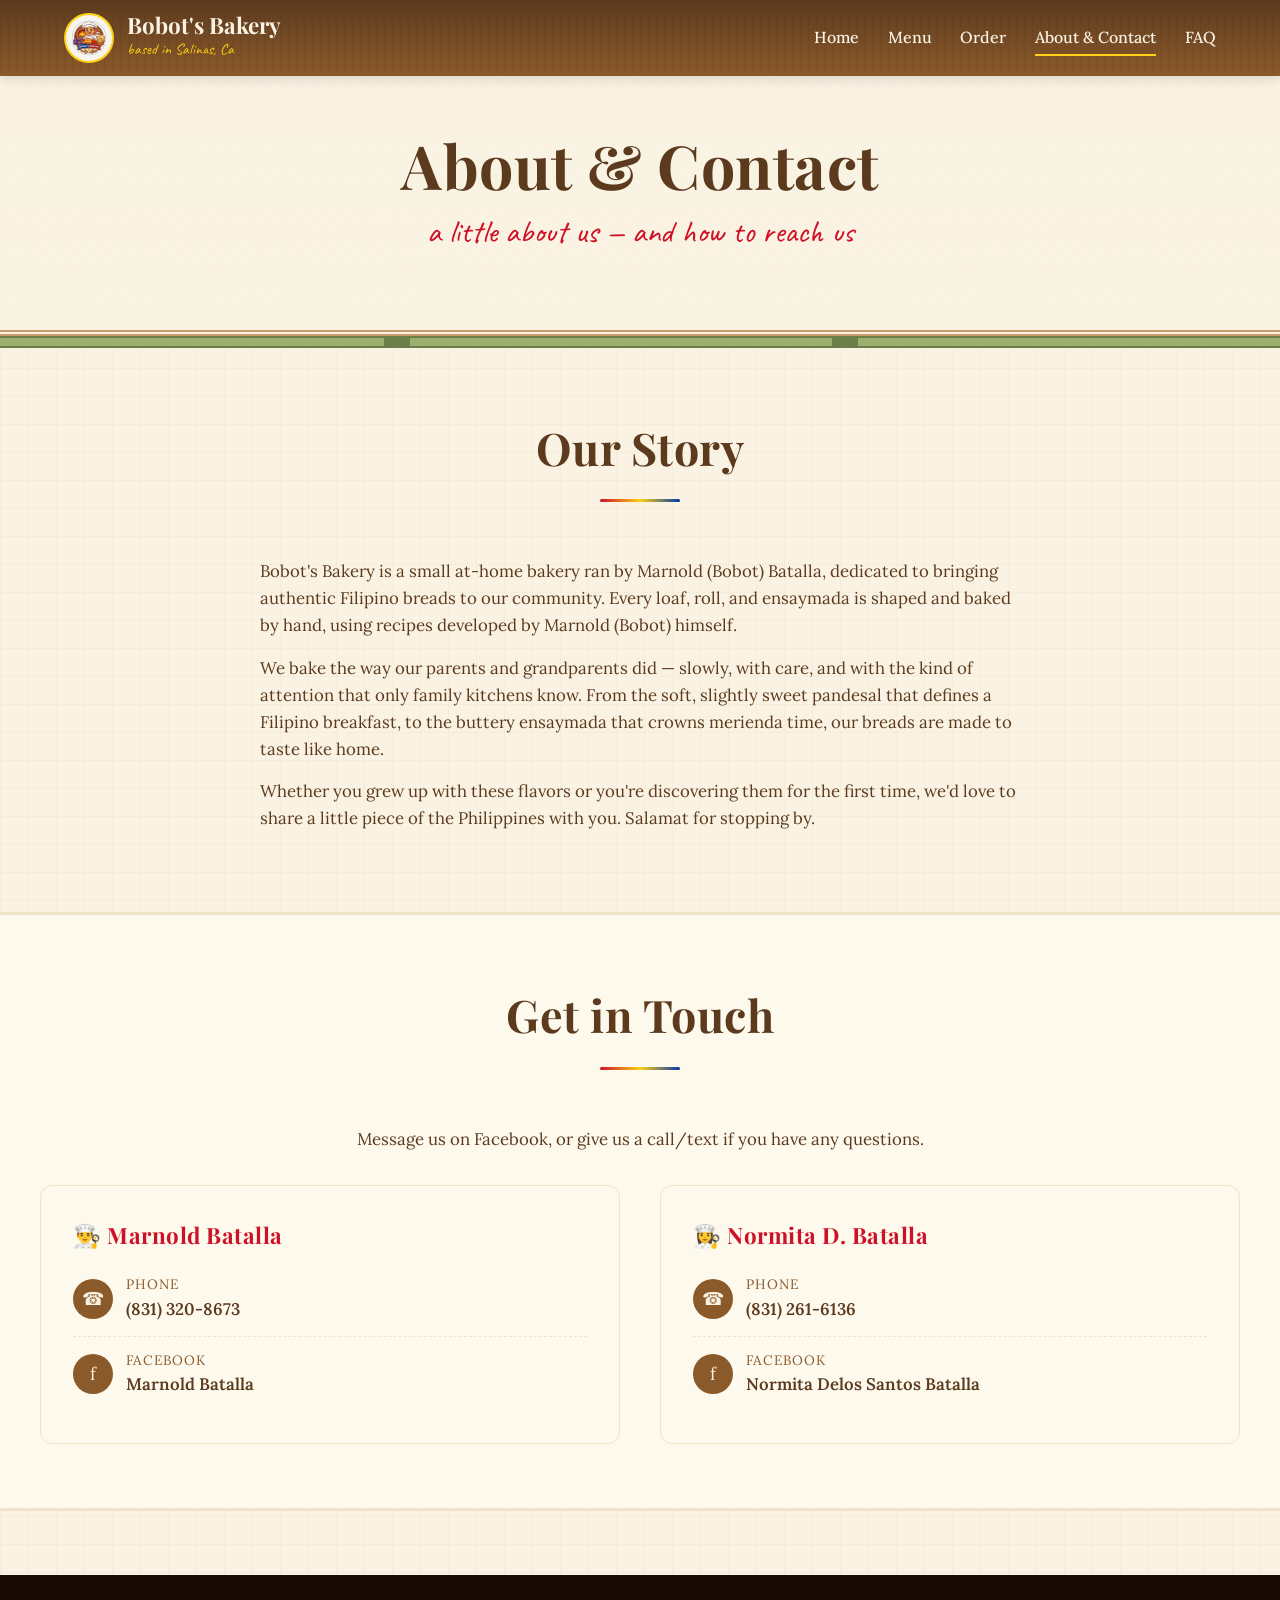
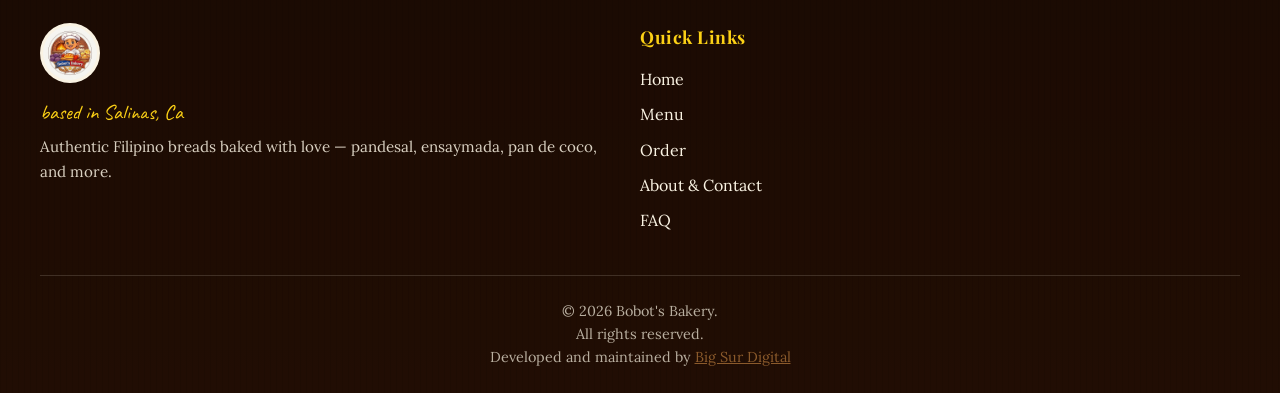
==== commit dfb9715c: "update footer" ====
--- a/contact.html
+++ b/contact.html
@@ -139,8 +139,8 @@
 
     </div>
     <div class="footer-bottom">
-      Website developed and managed by <a href="https://kylejbatalla.github.io/Portfolio-Website/">Kyle Batalla</a><br>
       &copy; <span id="year">2026</span> Bobot's Bakery.<br>All rights reserved.
+      <br>Developed and maintained by <a href="https://big-sur.digital/"><u>Big Sur Digital</u></a>
     </div>
   </footer>
 
